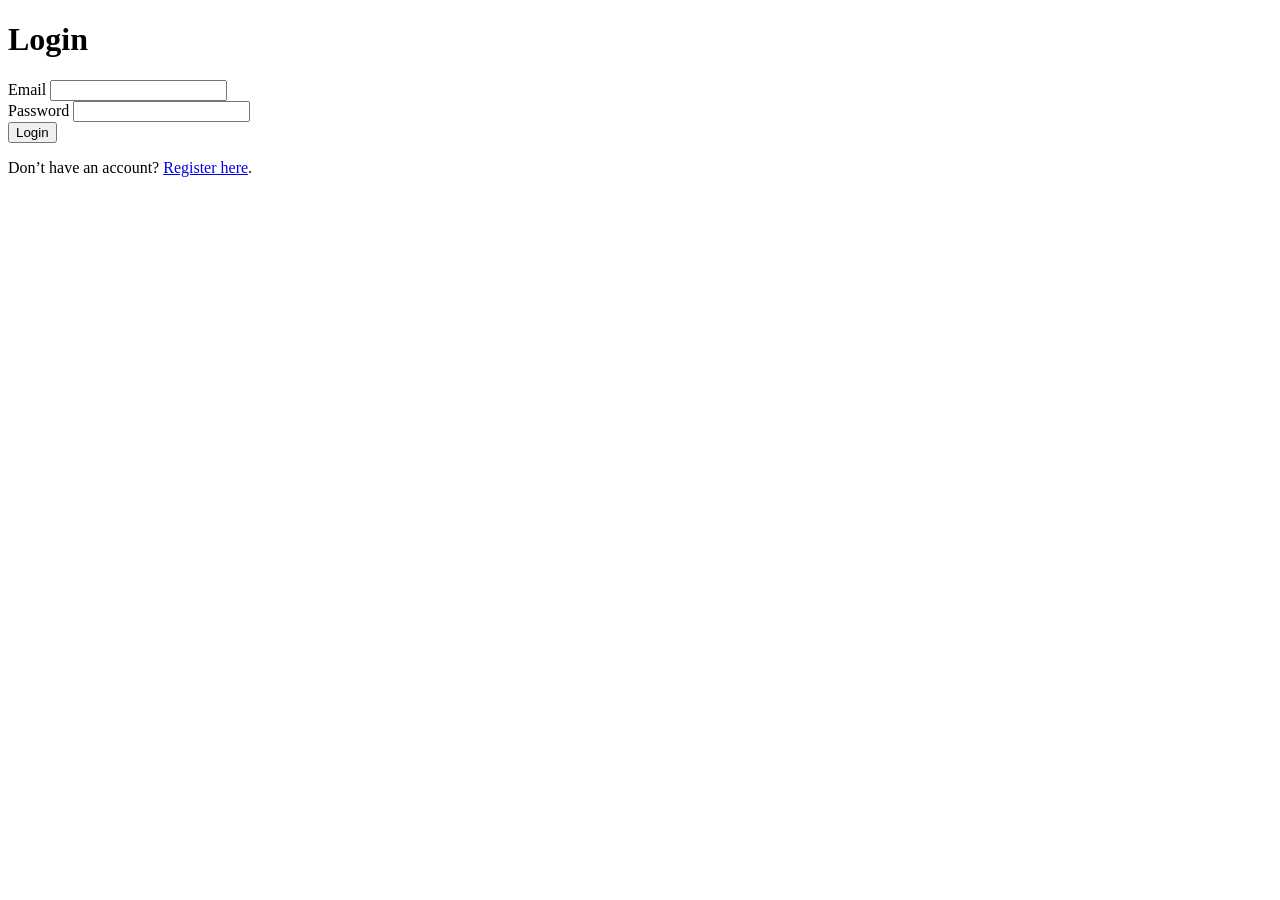
==== login.html @ 515e44c5 "Dateien von Boilerplate übernommen" ====
<!DOCTYPE html>
<html lang="en">
  <head>
    <meta charset="UTF-8" />
    <title>Login</title>
    <link rel="stylesheet" href="css/style.css" />
  </head>
  <body>
    <h1>Login</h1>

    <form id="loginForm">
      <div>
        <label>Email</label>
        <input type="email" id="email" required />
      </div>
      <div>
        <label>Password</label>
        <input type="password" id="password" required />
      </div>
      <button type="submit">Login</button>
    </form>

    <p>Don’t have an account? <a href="register.html">Register here</a>.</p>

    <script src="js/login.js"></script>
  </body>
</html>
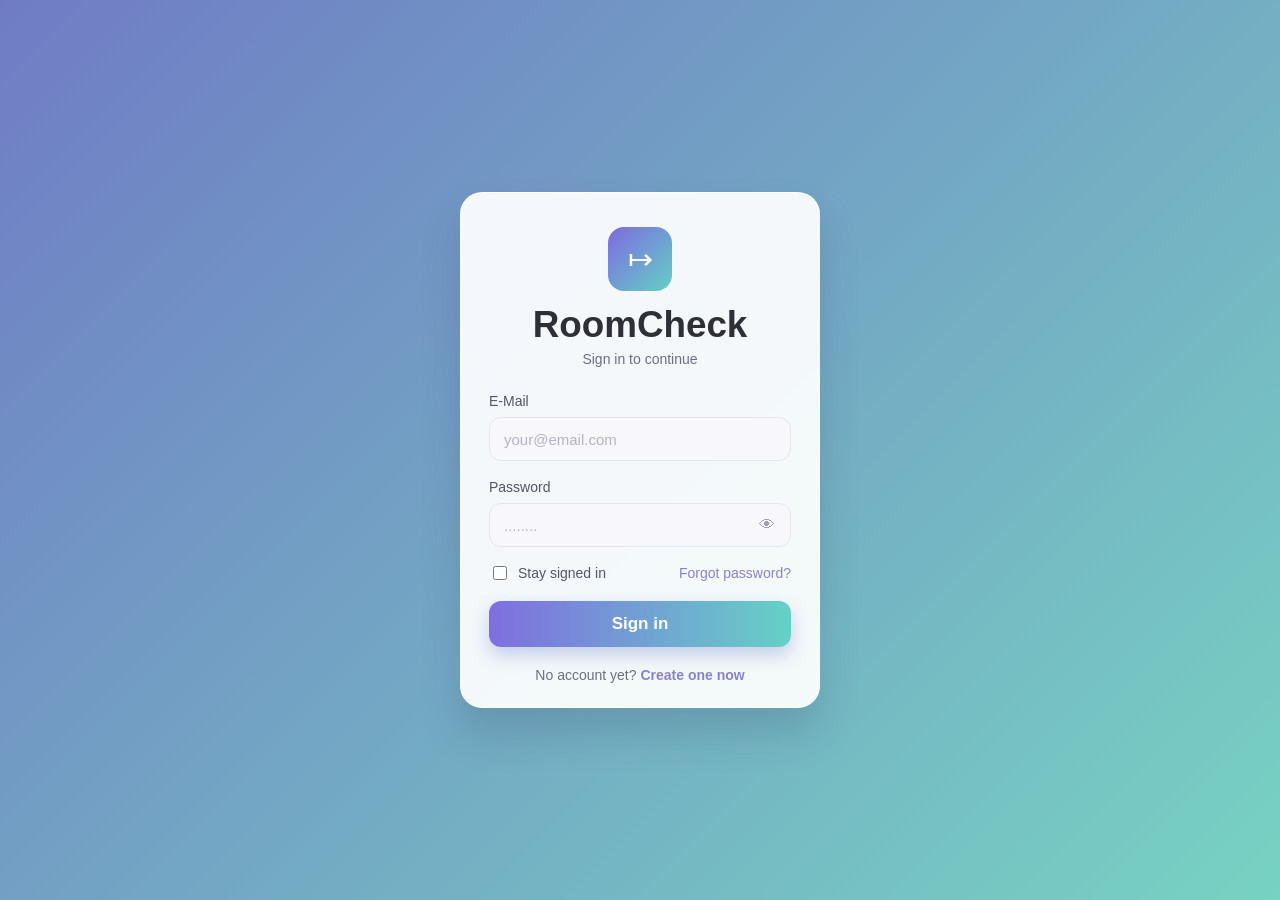
==== commit a4beac72: "Refactor HTML structure and styles for RoomCheck application; updated language to German, enhanced l" ====
--- a/login.html
+++ b/login.html
@@ -2,25 +2,59 @@
 <html lang="en">
   <head>
     <meta charset="UTF-8" />
-    <title>Login</title>
-    <link rel="stylesheet" href="css/style.css" />
+    <meta name="viewport" content="width=device-width, initial-scale=1.0" />
+    <title>RoomCheck Login</title>
+    <link rel="stylesheet" href="css/login.css" />
   </head>
   <body>
-    <h1>Login</h1>
+    <main class="page-shell">
+      <section class="login-card" aria-labelledby="login-title">
+        <div class="brand-icon" aria-hidden="true">↦</div>
+        <h1 id="login-title">RoomCheck</h1>
+        <p class="subtitle">Sign in to continue</p>
 
-    <form id="loginForm">
-      <div>
-        <label>Email</label>
-        <input type="email" id="email" required />
-      </div>
-      <div>
-        <label>Password</label>
-        <input type="password" id="password" required />
-      </div>
-      <button type="submit">Login</button>
-    </form>
+        <form id="loginForm">
+          <div class="form-group">
+            <label for="email">E-Mail</label>
+            <input
+              type="email"
+              id="email"
+              placeholder="your@email.com"
+              autocomplete="email"
+              required
+            />
+          </div>
+          <div class="form-group">
+            <label for="password">Password</label>
+            <div class="password-field">
+              <input
+                type="password"
+                id="password"
+                placeholder="........"
+                autocomplete="current-password"
+                required
+              />
+              <button type="button" class="password-toggle" aria-label="Show password">
+                👁
+              </button>
+            </div>
+          </div>
+          <div class="row-options">
+            <label class="remember">
+              <input type="checkbox" id="rememberMe" />
+              <span>Stay signed in</span>
+            </label>
+            <a href="#" class="muted-link">Forgot password?</a>
+          </div>
+          <button type="submit" class="submit-btn">Sign in</button>
+        </form>
 
-    <p>Don’t have an account? <a href="register.html">Register here</a>.</p>
+        <p class="register-text">
+          No account yet?
+          <a href="register.html">Create one now</a>
+        </p>
+      </section>
+    </main>
 
     <script src="js/login.js"></script>
   </body>
--- a/css/login.css
+++ b/css/login.css
@@ -0,0 +1,202 @@
+* {
+  box-sizing: border-box;
+}
+
+body {
+  margin: 0;
+  min-height: 100vh;
+  font-family: "Inter", "Segoe UI", Arial, sans-serif;
+  color: #2f2f37;
+  background: linear-gradient(135deg, #6f7cc5 0%, #77d2c2 100%);
+}
+
+.page-shell {
+  min-height: 100vh;
+  display: flex;
+  flex-direction: column;
+  align-items: center;
+  justify-content: center;
+  padding: 18px 12px;
+}
+
+.login-card {
+  width: 100%;
+  max-width: 360px;
+  border-radius: 22px;
+  background: rgba(255, 255, 255, 0.92);
+  border: 1px solid rgba(255, 255, 255, 0.6);
+  box-shadow: 0 26px 40px rgba(45, 50, 88, 0.18);
+  padding: 34px 28px 24px;
+}
+
+.brand-icon {
+  width: 64px;
+  height: 64px;
+  margin: 0 auto 14px;
+  border-radius: 16px;
+  background: linear-gradient(135deg, #7e6adf 0%, #64d0c6 100%);
+  color: #fff;
+  display: flex;
+  align-items: center;
+  justify-content: center;
+  font-size: 30px;
+}
+
+h1 {
+  margin: 0;
+  text-align: center;
+  font-size: 2rem;
+  line-height: 1.1;
+}
+
+.subtitle {
+  margin: 6px 0 26px;
+  text-align: center;
+  color: #6f6d83;
+  font-size: 14px;
+}
+
+.form-group {
+  margin-bottom: 18px;
+}
+
+label {
+  display: block;
+  margin-bottom: 8px;
+  font-size: 14px;
+  color: #55536b;
+}
+
+input[type="email"],
+input[type="password"] {
+  width: 100%;
+  border: 1px solid #e7e5ef;
+  background: #f8f8fc;
+  border-radius: 12px;
+  height: 44px;
+  padding: 0 14px;
+  font-size: 15px;
+  color: #2f2f37;
+  outline: none;
+}
+
+input[type="email"]::placeholder,
+input[type="password"]::placeholder {
+  color: #b4b2c3;
+}
+
+input[type="email"]:focus,
+input[type="password"]:focus {
+  border-color: #9c93e2;
+  box-shadow: 0 0 0 3px rgba(126, 106, 223, 0.14);
+  background: #fff;
+}
+
+.password-field {
+  position: relative;
+}
+
+.password-field input {
+  padding-right: 44px;
+}
+
+.password-toggle {
+  position: absolute;
+  top: 50%;
+  right: 10px;
+  transform: translateY(-50%);
+  border: none;
+  background: transparent;
+  font-size: 16px;
+  color: #a3a0b5;
+  cursor: pointer;
+}
+
+.row-options {
+  margin-top: -2px;
+  margin-bottom: 18px;
+  display: flex;
+  justify-content: space-between;
+  align-items: center;
+  gap: 12px;
+}
+
+.remember {
+  margin: 0;
+  display: inline-flex;
+  align-items: center;
+  gap: 8px;
+  font-size: 14px;
+  color: #56546a;
+}
+
+.remember input[type="checkbox"] {
+  width: 14px;
+  height: 14px;
+  accent-color: #7c6fde;
+}
+
+.muted-link {
+  color: #8b80cf;
+  text-decoration: none;
+  font-size: 14px;
+}
+
+.muted-link:hover {
+  text-decoration: underline;
+}
+
+.submit-btn {
+  width: 100%;
+  height: 46px;
+  border: none;
+  border-radius: 12px;
+  background: linear-gradient(90deg, #7f6ee0 0%, #65d1c6 100%);
+  color: #fff;
+  font-size: 17px;
+  font-weight: 600;
+  cursor: pointer;
+  box-shadow: 0 8px 18px rgba(92, 114, 199, 0.32);
+}
+
+.submit-btn:hover {
+  filter: brightness(1.03);
+}
+
+.register-text {
+  margin: 20px 0 0;
+  text-align: center;
+  color: #6f6d83;
+  font-size: 14px;
+}
+
+.register-text a {
+  color: #8b80cf;
+  text-decoration: none;
+  font-weight: 600;
+}
+
+.register-text a:hover {
+  text-decoration: underline;
+}
+
+.demo-note {
+  margin-top: 18px;
+  font-size: 13px;
+  color: rgba(255, 255, 255, 0.88);
+  text-align: center;
+}
+
+@media (min-width: 560px) {
+  .page-shell {
+    padding: 28px 16px;
+  }
+
+  .login-card {
+    padding: 34px 28px 24px;
+  }
+
+  h1 {
+    font-size: 2.3rem;
+  }
+}
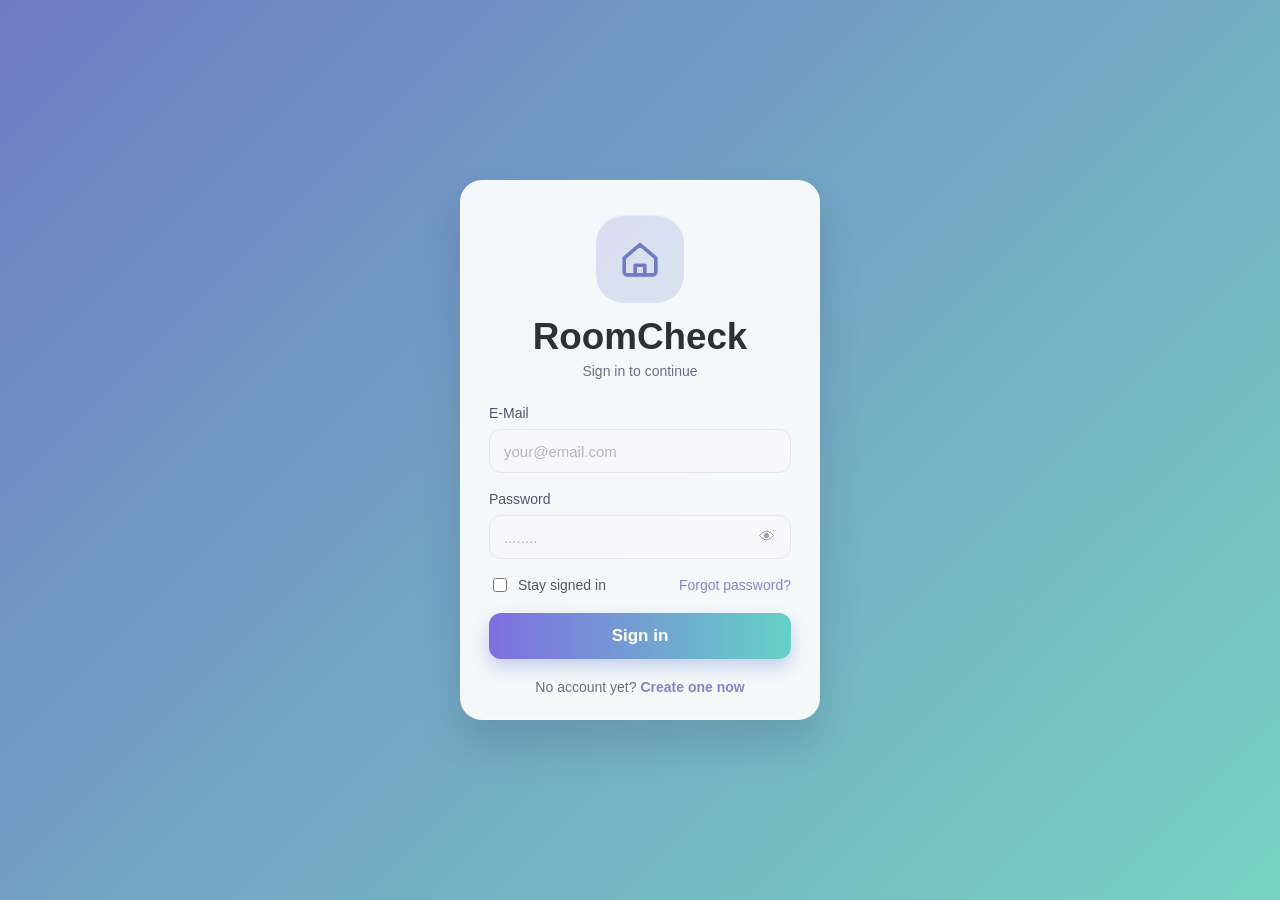
==== commit 6d23639e: "icon replacement" ====
--- a/login.html
+++ b/login.html
@@ -9,7 +9,14 @@
   <body>
     <main class="page-shell">
       <section class="login-card" aria-labelledby="login-title">
-        <div class="brand-icon" aria-hidden="true">↦</div>
+        <div class="brand-icon" aria-hidden="true">
+          <svg viewBox="0 0 24 24" focusable="false" aria-hidden="true">
+            <path
+              d="M3.75 11.5L12 4.5l8.25 7v7.25a1.5 1.5 0 0 1-1.5 1.5H5.25a1.5 1.5 0 0 1-1.5-1.5V11.5z"
+            />
+            <path d="M9.5 20.25v-5h5v5" />
+          </svg>
+        </div>
         <h1 id="login-title">RoomCheck</h1>
         <p class="subtitle">Sign in to continue</p>
 
--- a/css/login.css
+++ b/css/login.css
@@ -30,16 +30,29 @@
 }
 
 .brand-icon {
-  width: 64px;
-  height: 64px;
+  width: 88px;
+  height: 88px;
   margin: 0 auto 14px;
-  border-radius: 16px;
-  background: linear-gradient(135deg, #7e6adf 0%, #64d0c6 100%);
-  color: #fff;
+  border-radius: 28px;
+  background: rgba(111, 124, 197, 0.2);
+  color: #6f7cc5;
   display: flex;
   align-items: center;
   justify-content: center;
-  font-size: 30px;
+  box-shadow: inset 0 1px 0 rgba(255, 255, 255, 0.45);
+}
+
+.brand-icon svg {
+  width: 46px;
+  height: 46px;
+}
+
+.brand-icon path {
+  fill: none;
+  stroke: currentColor;
+  stroke-width: 1.9;
+  stroke-linecap: round;
+  stroke-linejoin: round;
 }
 
 h1 {
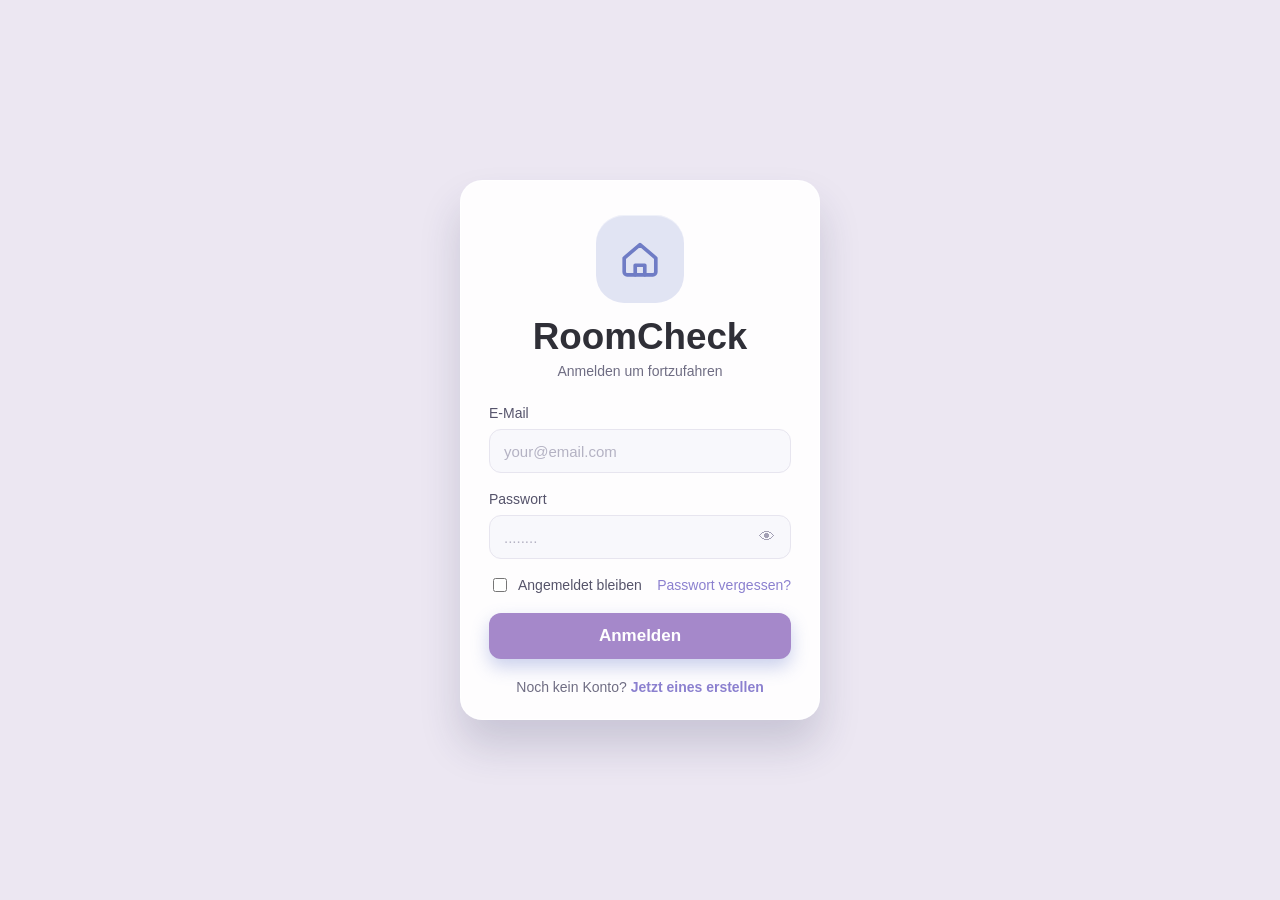
==== commit 854ae0d7: "design verschönern design verschönern" ====
--- a/login.html
+++ b/login.html
@@ -18,7 +18,7 @@
           </svg>
         </div>
         <h1 id="login-title">RoomCheck</h1>
-        <p class="subtitle">Sign in to continue</p>
+        <p class="subtitle">Anmelden um fortzufahren</p>
 
         <form id="loginForm">
           <div class="form-group">
@@ -32,7 +32,7 @@
             />
           </div>
           <div class="form-group">
-            <label for="password">Password</label>
+            <label for="password">Passwort</label>
             <div class="password-field">
               <input
                 type="password"
@@ -49,16 +49,16 @@
           <div class="row-options">
             <label class="remember">
               <input type="checkbox" id="rememberMe" />
-              <span>Stay signed in</span>
+              <span>Angemeldet bleiben</span>
             </label>
-            <a href="#" class="muted-link">Forgot password?</a>
+            <a href="#" class="muted-link">Passwort vergessen?</a>
           </div>
-          <button type="submit" class="submit-btn">Sign in</button>
+          <button type="submit" class="submit-btn">Anmelden</button>
         </form>
 
         <p class="register-text">
-          No account yet?
-          <a href="register.html">Create one now</a>
+          Noch kein Konto?
+          <a href="register.html">Jetzt eines erstellen</a>
         </p>
       </section>
     </main>
--- a/css/login.css
+++ b/css/login.css
@@ -7,7 +7,7 @@
   min-height: 100vh;
   font-family: "Inter", "Segoe UI", Arial, sans-serif;
   color: #2f2f37;
-  background: linear-gradient(135deg, #6f7cc5 0%, #77d2c2 100%);
+  background: #ece7f2;
 }
 
 .page-shell {
@@ -164,7 +164,7 @@
   height: 46px;
   border: none;
   border-radius: 12px;
-  background: linear-gradient(90deg, #7f6ee0 0%, #65d1c6 100%);
+  background: #a588ca;
   color: #fff;
   font-size: 17px;
   font-weight: 600;
